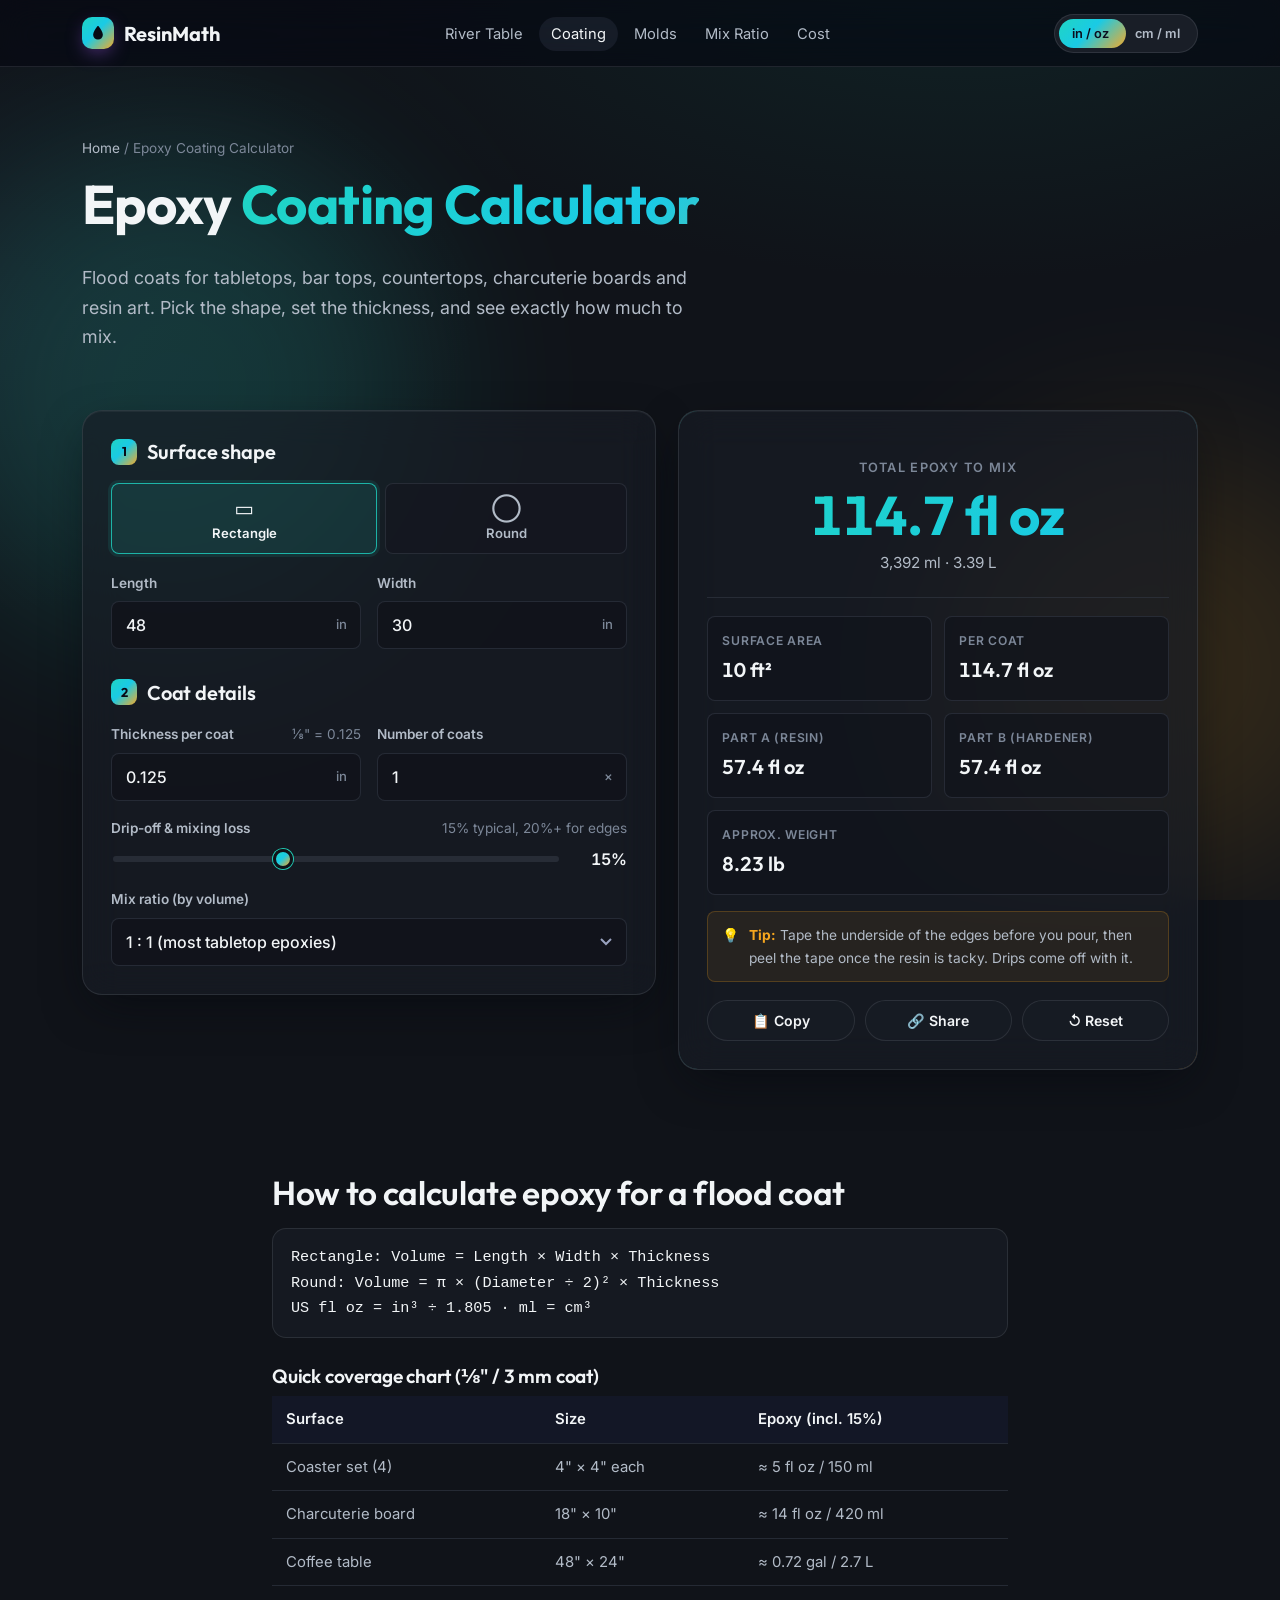
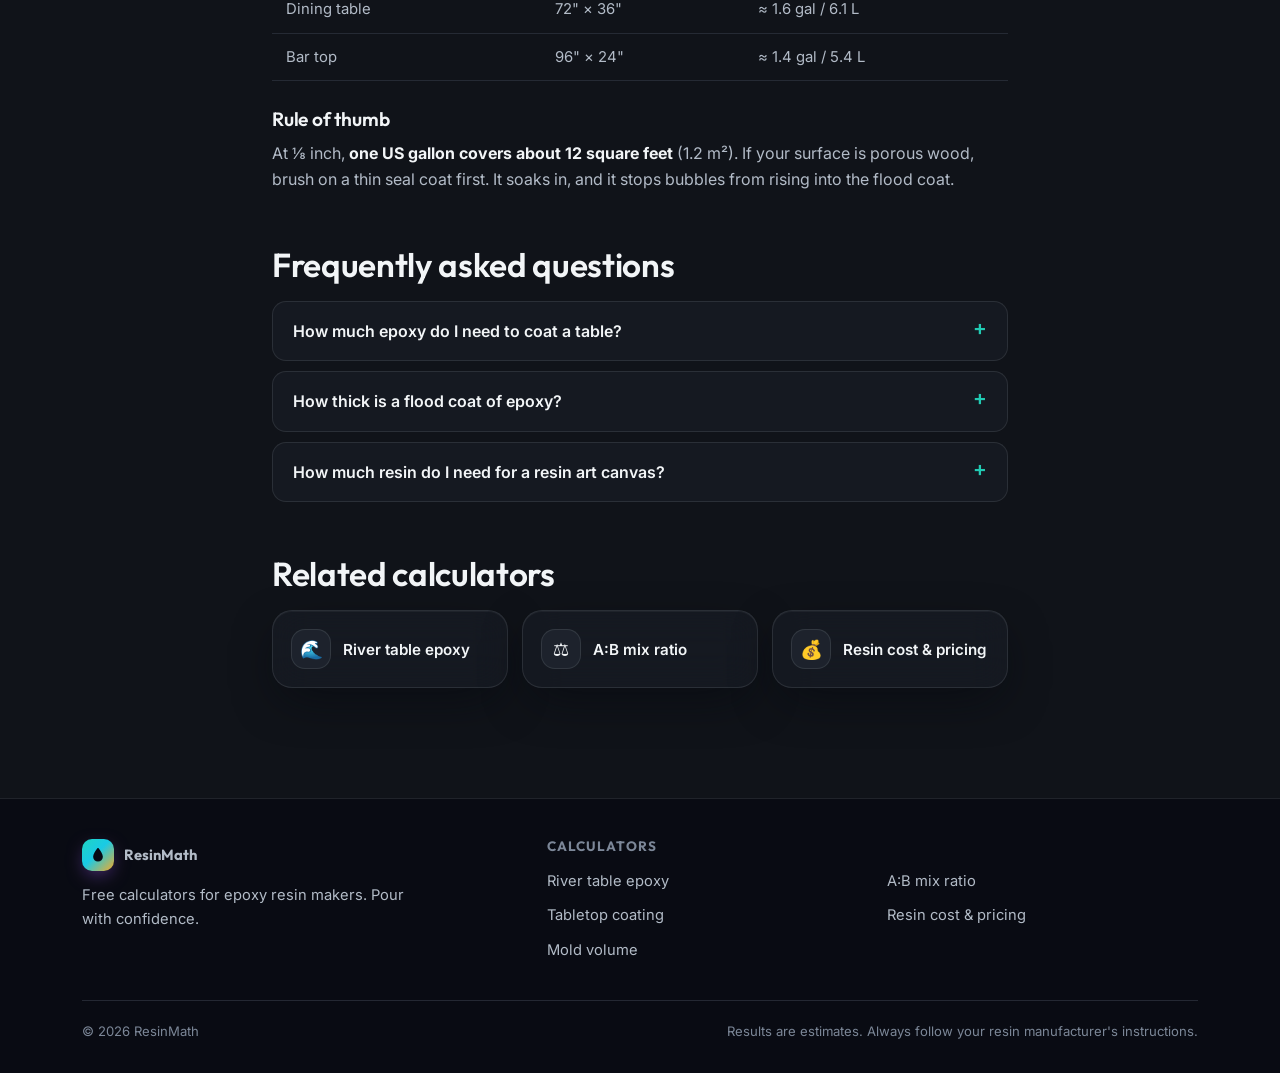
==== resin-coating-calculator/index.html @ 8671a091 "initial project setup" ====
<!doctype html>
<html lang="en">
<head>
  <meta charset="utf-8">
  <meta name="viewport" content="width=device-width, initial-scale=1">
  <title>Epoxy Coating Calculator — Tabletop, Bar Top & Resin Art | ResinMath</title>
  <meta name="description" content="Free epoxy coating calculator for tabletops, bar tops, countertops and resin art. Get the exact amount of resin for a flood coat by size, thickness and number of coats, including drip-off.">
  <link rel="canonical" href="https://resinmath.pages.dev/resin-coating-calculator/">
  <meta name="theme-color" content="#070a14">
  <link rel="icon" href="/favicon.svg" type="image/svg+xml">
  <meta property="og:type" content="website">
  <meta property="og:site_name" content="ResinMath">
  <meta property="og:title" content="Epoxy Coating Calculator — Tabletop & Resin Art">
  <meta property="og:description" content="How much epoxy for a flood coat? Rectangle or round, any thickness, multiple coats.">
  <meta property="og:url" content="https://resinmath.pages.dev/resin-coating-calculator/">
  <meta property="og:image" content="https://resinmath.pages.dev/assets/img/resin-hero.jpg">
  <meta name="twitter:card" content="summary_large_image">
  <link rel="preconnect" href="https://fonts.googleapis.com">
  <link rel="preconnect" href="https://fonts.gstatic.com" crossorigin>
  <link href="https://fonts.googleapis.com/css2?family=Inter:wght@400;500;600&family=Outfit:wght@500;600;700&display=swap" rel="stylesheet">
  <link rel="stylesheet" href="/assets/css/style.css">
  <script type="application/ld+json">
  [{"@context":"https://schema.org","@type":"WebApplication","name":"Epoxy Coating Calculator","url":"https://resinmath.pages.dev/resin-coating-calculator/","applicationCategory":"UtilitiesApplication","operatingSystem":"Any","offers":{"@type":"Offer","price":"0","priceCurrency":"USD"}},
   {"@context":"https://schema.org","@type":"BreadcrumbList","itemListElement":[{"@type":"ListItem","position":1,"name":"Home","item":"https://resinmath.pages.dev/"},{"@type":"ListItem","position":2,"name":"Epoxy Coating Calculator","item":"https://resinmath.pages.dev/resin-coating-calculator/"}]},
   {"@context":"https://schema.org","@type":"FAQPage","mainEntity":[
    {"@type":"Question","name":"How much epoxy do I need to coat a table?","acceptedAnswer":{"@type":"Answer","text":"Multiply length × width × coat thickness. For a standard 1/8 inch flood coat, one US gallon covers about 12 square feet. Add around 15% for drips off the edges."}},
    {"@type":"Question","name":"How thick is a flood coat of epoxy?","acceptedAnswer":{"@type":"Answer","text":"Most tabletop epoxies self-level at about 1/8 inch (3 mm) per coat. Thicker coats can overheat or run off, so build up thickness with multiple coats."}},
    {"@type":"Question","name":"How much resin do I need for a resin art canvas?","acceptedAnswer":{"@type":"Answer","text":"A thin artistic layer is about 1/16 inch. A 12 × 12 inch canvas needs roughly 5 fl oz (150 ml) at that thickness, plus 15–20% for edges."}}
   ]}]
  </script>
</head>
<body>
  <div class="bg-resin" aria-hidden="true"><span></span><span></span><span></span></div>

  <header class="site-header">
    <nav class="container nav" aria-label="Main">
      <a href="/" class="logo" id="logo-link"><span class="logo-mark"><svg viewBox="0 0 24 24" fill="#070a14"><path d="M12 2.5c-.3 0-.6.2-.8.4C8.6 6.4 5.5 10.6 5.5 14.3a6.5 6.5 0 0 0 13 0c0-3.7-3.1-7.9-5.7-11.4-.2-.2-.5-.4-.8-.4z"/></svg></span>ResinMath</a>
      <ul class="nav-links" id="nav-links">
        <li><a href="/river-table-epoxy-calculator/">River Table</a></li>
        <li><a href="/resin-coating-calculator/" aria-current="page">Coating</a></li>
        <li><a href="/resin-mold-volume-calculator/">Molds</a></li>
        <li><a href="/resin-mix-ratio-calculator/">Mix Ratio</a></li>
        <li><a href="/resin-cost-calculator/">Cost</a></li>
      </ul>
      <div class="nav-right">
        <div class="unit-toggle" role="group" aria-label="Unit system"><span class="pill"></span><button type="button" id="unit-imperial" data-unit="imperial">in / oz</button><button type="button" id="unit-metric" data-unit="metric">cm / ml</button></div>
        <button class="menu-btn" id="menu-btn" aria-label="Open menu" aria-expanded="false" aria-controls="nav-links">☰</button>
      </div>
    </nav>
  </header>

  <main>
    <section class="hero">
      <div class="container">
        <div class="breadcrumb"><a href="/">Home</a> / Epoxy Coating Calculator</div>
        <h1>Epoxy <span class="grad-text">Coating Calculator</span></h1>
        <p class="lead">Flood coats for tabletops, bar tops, countertops, charcuterie boards and resin art. Pick the shape, set the thickness, and see exactly how much to mix.</p>
      </div>
    </section>

    <section class="container">
      <div class="calc-wrap">
        <form class="calc-panel glass" data-calc onsubmit="return false" id="coat-form">
          <h2><span class="step">1</span>Surface shape</h2>
          <div class="seg" data-seg="shape" role="group" aria-label="Shape">
            <button type="button" id="shape-rect" data-value="rect" aria-pressed="true"><span class="ico">▭</span>Rectangle</button>
            <button type="button" id="shape-circle" data-value="circle" aria-pressed="false"><span class="ico">◯</span>Round</button>
          </div>
          <div class="field-grid">
            <div class="field" data-for="rect">
              <label for="len">Length</label>
              <div class="input-wrap"><input type="number" id="len" data-len value="48" min="0" step="any" inputmode="decimal"><span class="suffix">in</span></div>
            </div>
            <div class="field" data-for="rect">
              <label for="wid">Width</label>
              <div class="input-wrap"><input type="number" id="wid" data-len value="30" min="0" step="any" inputmode="decimal"><span class="suffix">in</span></div>
            </div>
            <div class="field full" data-for="circle" hidden>
              <label for="dia">Diameter</label>
              <div class="input-wrap"><input type="number" id="dia" data-len value="36" min="0" step="any" inputmode="decimal"><span class="suffix">in</span></div>
            </div>
          </div>

          <h2 style="margin-top:30px"><span class="step">2</span>Coat details</h2>
          <div class="field-grid">
            <div class="field">
              <label for="thk">Thickness per coat <span class="hint">⅛" = 0.125</span></label>
              <div class="input-wrap"><input type="number" id="thk" data-len value="0.125" min="0" step="any" inputmode="decimal"><span class="suffix">in</span></div>
            </div>
            <div class="field">
              <label for="coats">Number of coats</label>
              <div class="input-wrap"><input type="number" id="coats" value="1" min="1" step="1" inputmode="numeric"><span class="suffix">×</span></div>
            </div>
            <div class="field full">
              <label for="drip">Drip-off & mixing loss <span class="hint">15% typical, 20%+ for edges</span></label>
              <div class="range-row"><input type="range" id="drip" min="0" max="40" step="1" value="15"><span class="range-val" id="drip-v">15%</span></div>
            </div>
            <div class="field full">
              <label for="ratio">Mix ratio (by volume)</label>
              <select id="ratio">
                <option value="1" selected>1 : 1 (most tabletop epoxies)</option>
                <option value="2">2 : 1</option>
                <option value="3">3 : 1</option>
              </select>
            </div>
          </div>
        </form>

        <aside class="results glass" aria-live="polite">
          <div class="result-main" data-copy-line>
            <div class="result-label">Total epoxy to mix</div>
            <div class="result-big grad-text" id="r-main">—</div>
            <div class="result-sub" id="r-alt">—</div>
          </div>
          <div class="result-list">
            <div class="result-item" data-copy-line><div class="k">Surface area</div><div class="v" id="r-area">—</div></div>
            <div class="result-item" data-copy-line><div class="k">Per coat</div><div class="v" id="r-coat">—</div></div>
            <div class="result-item" data-copy-line><div class="k">Part A (resin)</div><div class="v" id="r-a">—</div></div>
            <div class="result-item" data-copy-line><div class="k">Part B (hardener)</div><div class="v" id="r-b">—</div></div>
            <div class="result-item wide" data-copy-line><div class="k">Approx. weight</div><div class="v" id="r-weight">—</div></div>
          </div>
          <div class="note"><span>💡</span><span><b>Tip:</b> Tape the underside of the edges before you pour, then peel the tape once the resin is tacky. Drips come off with it.</span></div>
          <div class="result-actions">
            <button type="button" class="btn btn-ghost" id="btn-copy" data-copy>📋 Copy</button>
            <button type="button" class="btn btn-ghost" id="btn-share" data-share>🔗 Share</button>
            <button type="button" class="btn btn-ghost" id="btn-reset" data-reset>↺ Reset</button>
          </div>
        </aside>
      </div>
    </section>

    <section class="section">
      <div class="container content">
        <h2>How to calculate epoxy for a flood coat</h2>
        <div class="formula">Rectangle: Volume = Length × Width × Thickness<br>Round: Volume = π × (Diameter ÷ 2)² × Thickness<br>US fl oz = in³ ÷ 1.805 · ml = cm³</div>
        <h3>Quick coverage chart (⅛" / 3 mm coat)</h3>
        <table class="data">
          <thead><tr><th>Surface</th><th>Size</th><th>Epoxy (incl. 15%)</th></tr></thead>
          <tbody>
            <tr><td>Coaster set (4)</td><td>4" × 4" each</td><td>≈ 5 fl oz / 150 ml</td></tr>
            <tr><td>Charcuterie board</td><td>18" × 10"</td><td>≈ 14 fl oz / 420 ml</td></tr>
            <tr><td>Coffee table</td><td>48" × 24"</td><td>≈ 0.72 gal / 2.7 L</td></tr>
            <tr><td>Dining table</td><td>72" × 36"</td><td>≈ 1.6 gal / 6.1 L</td></tr>
            <tr><td>Bar top</td><td>96" × 24"</td><td>≈ 1.4 gal / 5.4 L</td></tr>
          </tbody>
        </table>
        <h3>Rule of thumb</h3>
        <p>At ⅛ inch, <strong>one US gallon covers about 12 square feet</strong> (1.2 m²). If your surface is porous wood, brush on a thin seal coat first. It soaks in, and it stops bubbles from rising into the flood coat.</p>

        <h2>Frequently asked questions</h2>
        <div class="faq">
          <details><summary>How much epoxy do I need to coat a table?</summary><p>Multiply length × width × coat thickness. For a standard ⅛ inch flood coat, one US gallon covers about 12 square feet. Add around 15% for drips off the edges.</p></details>
          <details><summary>How thick is a flood coat of epoxy?</summary><p>Most tabletop epoxies self-level at about ⅛ inch (3 mm) per coat. Thicker coats can overheat or run off, so build up thickness with multiple coats.</p></details>
          <details><summary>How much resin do I need for a resin art canvas?</summary><p>A thin artistic layer is about 1/16 inch (0.0625). A 12 × 12 inch canvas needs roughly 5 fl oz (150 ml) at that thickness, plus 15–20% for the edges.</p></details>
        </div>

        <h2>Related calculators</h2>
        <div class="related">
          <a class="glass" href="/river-table-epoxy-calculator/"><span class="tool-icon">🌊</span>River table epoxy</a>
          <a class="glass" href="/resin-mix-ratio-calculator/"><span class="tool-icon">⚖️</span>A:B mix ratio</a>
          <a class="glass" href="/resin-cost-calculator/"><span class="tool-icon">💰</span>Resin cost & pricing</a>
        </div>
      </div>
    </section>
  </main>

  <footer class="site-footer">
    <div class="container">
      <div class="footer-grid">
        <div>
          <a href="/" class="logo"><span class="logo-mark"><svg viewBox="0 0 24 24" fill="#070a14"><path d="M12 2.5c-.3 0-.6.2-.8.4C8.6 6.4 5.5 10.6 5.5 14.3a6.5 6.5 0 0 0 13 0c0-3.7-3.1-7.9-5.7-11.4-.2-.2-.5-.4-.8-.4z"/></svg></span>ResinMath</a>
          <p style="margin-top:12px;max-width:340px;font-size:.92rem">Free calculators for epoxy resin makers. Pour with confidence.</p>
        </div>
        <div>
          <h4>Calculators</h4>
          <ul>
            <li><a href="/river-table-epoxy-calculator/">River table epoxy</a></li>
            <li><a href="/resin-coating-calculator/">Tabletop coating</a></li>
            <li><a href="/resin-mold-volume-calculator/">Mold volume</a></li>
          </ul>
        </div>
        <div>
          <h4>&nbsp;</h4>
          <ul>
            <li><a href="/resin-mix-ratio-calculator/">A:B mix ratio</a></li>
            <li><a href="/resin-cost-calculator/">Resin cost & pricing</a></li>
          </ul>
        </div>
      </div>
      <div class="footer-bottom"><span>© <span id="year">2026</span> ResinMath</span><span>Results are estimates. Always follow your resin manufacturer's instructions.</span></div>
    </div>
  </footer>

  <script src="/assets/js/common.js" defer></script>
  <script src="/assets/js/coating.js" defer></script>
</body>
</html>
---- assets/css/style.css ----
/* =========================================================
   ResinMath — Design System
   Dark "liquid resin" theme · glassmorphism · micro-motion
   ========================================================= */

:root {
  /* Palette: Artisanal Maker & River Studio (Clean, Authentic, Non-Neon) */
  --bg-0: hsl(222 22% 8%);
  --bg-1: hsl(222 20% 11%);
  --bg-2: hsl(222 18% 15%);
  --line: hsl(222 16% 22% / 0.7);
  --text: hsl(210 24% 96%);
  --text-dim: hsl(215 16% 74%);
  --text-faint: hsl(215 12% 54%);

  /* Organic craft accents: Ocean lagoon teal & warm golden amber */
  --teal: hsl(172 72% 46%);
  --cyan: hsl(184 75% 52%);
  --amber: hsl(38 92% 54%);
  --copper: hsl(24 85% 56%);
  --gold: hsl(42 90% 56%);

  --grad-resin: linear-gradient(135deg, hsl(174 74% 48%), hsl(188 80% 50%) 45%, hsl(38 90% 56%));
  --grad-soft: linear-gradient(140deg, hsl(174 74% 48% / .12), hsl(188 80% 50% / .08) 50%, hsl(38 90% 56% / .10));

  --glass: hsl(222 20% 12% / 0.68);
  --glass-strong: hsl(222 20% 14% / 0.88);
  --glass-border: hsl(210 20% 80% / 0.12);

  --radius-sm: 8px;
  --radius: 14px;
  --radius-lg: 20px;

  --shadow: 0 16px 48px -12px hsl(222 40% 4% / .7), 0 1px 0 0 hsl(210 30% 90% / .05) inset;
  --glow: 0 0 0 1px hsl(174 74% 48% / .4), 0 8px 32px -8px hsl(174 74% 48% / .3);

  --font-display: "Outfit", system-ui, sans-serif;
  --font-body: "Inter", system-ui, sans-serif;

  --ease: cubic-bezier(.16, 1, .3, 1);
  --maxw: 1160px;
}

*, *::before, *::after { box-sizing: border-box; }

[hidden] { display: none !important; }

html { scroll-behavior: smooth; -webkit-text-size-adjust: 100%; }

body {
  margin: 0;
  font-family: var(--font-body);
  font-size: 16px;
  line-height: 1.65;
  color: var(--text);
  background: var(--bg-0);
  min-height: 100vh;
  overflow-x: hidden;
  -webkit-font-smoothing: antialiased;
}

/* Elegant, subtle studio ambient backlight (no chaotic neon orbs) */
.bg-resin {
  position: fixed; inset: 0; z-index: -1; overflow: hidden; pointer-events: none;
  background:
    radial-gradient(1000px 500px at 75% -5%, hsl(174 65% 18% / .28), transparent 65%),
    radial-gradient(900px 500px at -5% 35%, hsl(222 25% 15% / .5), transparent 60%),
    var(--bg-0);
}
.bg-resin span {
  position: absolute; border-radius: 50%; filter: blur(90px); opacity: .18;
}
.bg-resin span:nth-child(1) { width: 500px; height: 500px; background: var(--teal); top: 15%; left: -6%; }
.bg-resin span:nth-child(2) { width: 440px; height: 440px; background: var(--amber); top: 50%; right: -8%; opacity: .14; }
.bg-resin span:nth-child(3) { display: none; }

a { color: var(--cyan); text-decoration: none; transition: color .2s var(--ease); }
a:hover { color: var(--teal); }

img { max-width: 100%; display: block; }

h1, h2, h3, h4 { font-family: var(--font-display); line-height: 1.15; margin: 0 0 .5em; letter-spacing: -.01em; overflow-wrap: break-word; }
h1 { font-size: clamp(1.75rem, 5vw, 3.4rem); font-weight: 700; }
h2 { font-size: clamp(1.4rem, 2.6vw, 2.1rem); font-weight: 600; }
h3 { font-size: 1.2rem; font-weight: 600; }
p { margin: 0 0 1em; color: var(--text-dim); }

.grad-text {
  background: var(--grad-resin);
  -webkit-background-clip: text; background-clip: text; color: transparent;
  background-size: 200% auto; animation: shimmer 8s linear infinite;
}
@keyframes shimmer { to { background-position: 200% center; } }

.container { width: 100%; max-width: var(--maxw); margin: 0 auto; padding: 0 22px; }

/* ---------- Header ---------- */
.site-header {
  position: sticky; top: 0; z-index: 50;
  backdrop-filter: blur(16px) saturate(140%);
  -webkit-backdrop-filter: blur(16px) saturate(140%);
  background: hsl(230 45% 5% / .65);
  border-bottom: 1px solid var(--glass-border);
}
.nav { display: flex; align-items: center; justify-content: space-between; height: 66px; gap: 16px; }
.logo { display: flex; align-items: center; gap: 10px; font-family: var(--font-display); font-weight: 700; font-size: 1.25rem; color: var(--text); }
.logo:hover { color: var(--text); }
.logo-mark {
  width: 32px; height: 32px; border-radius: 10px; background: var(--grad-resin);
  display: grid; place-items: center; box-shadow: 0 6px 20px -6px hsl(268 90% 66% / .7);
}
.logo-mark svg { width: 18px; height: 18px; }
.nav-links { display: flex; gap: 4px; list-style: none; margin: 0; padding: 0; }
.nav-links a {
  color: var(--text-dim); font-size: .92rem; padding: 8px 12px; border-radius: 999px;
  transition: background .2s var(--ease), color .2s var(--ease);
}
.nav-links a:hover, .nav-links a[aria-current="page"] { color: var(--text); background: hsl(220 60% 80% / .08); }
.nav-right { display: flex; align-items: center; gap: 10px; }

/* Unit toggle */
.unit-toggle {
  position: relative; display: inline-flex; padding: 4px; border-radius: 999px;
  background: var(--glass-strong); border: 1px solid var(--glass-border);
}
.unit-toggle button {
  position: relative; z-index: 1; border: 0; background: none; color: var(--text-dim);
  font: 600 .8rem var(--font-body); padding: 7px 13px; border-radius: 999px; cursor: pointer;
  transition: color .25s var(--ease);
}
.unit-toggle button[aria-pressed="true"] { color: hsl(230 45% 8%); }
.unit-toggle .pill {
  position: absolute; z-index: 0; top: 4px; bottom: 4px; left: 4px; width: calc(50% - 4px);
  border-radius: 999px; background: var(--grad-resin); transition: transform .35s var(--ease);
}
.unit-toggle[data-unit="metric"] .pill { transform: translateX(100%); }

.menu-btn { display: none; background: none; border: 1px solid var(--glass-border); color: var(--text); border-radius: 10px; width: 40px; height: 40px; cursor: pointer; }

/* ---------- Hero ---------- */
.hero { position: relative; padding: 70px 0 40px; }
.hero-home { padding: 90px 0 60px; overflow: hidden; }
.hero-home .hero-img {
  position: absolute; inset: 0 0 0 30%; z-index: -1;
  background: url("../img/resin-hero.jpg") center/cover no-repeat;
  -webkit-mask-image: linear-gradient(90deg, transparent, #000 40%), linear-gradient(180deg, #000 55%, transparent);
  -webkit-mask-composite: source-in;
  mask-image: linear-gradient(90deg, transparent, #000 40%), linear-gradient(180deg, #000 55%, transparent);
  mask-composite: intersect;
  opacity: .75;
}
.eyebrow {
  display: inline-flex; align-items: center; gap: 8px; font-size: .8rem; font-weight: 600; letter-spacing: .08em;
  text-transform: uppercase; color: var(--teal); padding: 6px 12px; border-radius: 999px;
  background: hsl(176 85% 52% / .1); border: 1px solid hsl(176 85% 52% / .25); margin-bottom: 18px;
}
.eyebrow .dot { width: 6px; height: 6px; border-radius: 50%; background: var(--teal); box-shadow: 0 0 10px var(--teal); animation: pulse 2s infinite; }
@keyframes pulse { 50% { opacity: .35; } }
.hero p.lead { font-size: 1.12rem; max-width: 620px; }
.hero-cta { display: flex; gap: 12px; flex-wrap: wrap; margin-top: 26px; }
.breadcrumb { font-size: .85rem; color: var(--text-faint); margin-bottom: 14px; }
.breadcrumb a { color: var(--text-dim); }

.btn {
  display: inline-flex; align-items: center; gap: 8px; padding: 13px 22px; border-radius: 999px; border: 0;
  font: 600 .95rem var(--font-body); cursor: pointer; transition: transform .2s var(--ease), box-shadow .25s var(--ease), background .2s;
}
.btn-primary { background: var(--grad-resin); color: hsl(230 45% 6%); box-shadow: 0 10px 30px -10px hsl(268 90% 66% / .7); }
.btn-primary:hover { color: hsl(230 45% 6%); transform: translateY(-2px); box-shadow: 0 16px 40px -12px hsl(268 90% 66% / .9); }
.btn-ghost { background: var(--glass); color: var(--text); border: 1px solid var(--glass-border); }
.btn-ghost:hover { color: var(--text); background: var(--glass-strong); transform: translateY(-2px); }

.stats { display: flex; gap: 34px; margin-top: 40px; flex-wrap: wrap; }
.stat strong { display: block; font-family: var(--font-display); font-size: 1.6rem; color: var(--text); }
.stat span { font-size: .85rem; color: var(--text-faint); }

/* ---------- Cards / grid ---------- */
.glass {
  background: var(--glass); border: 1px solid var(--glass-border); border-radius: var(--radius-lg);
  backdrop-filter: blur(18px); -webkit-backdrop-filter: blur(18px); box-shadow: var(--shadow);
}
.section { padding: 50px 0; }
.section-head { max-width: 640px; margin-bottom: 30px; }

.tool-grid { display: grid; grid-template-columns: repeat(auto-fill, minmax(320px, 1fr)); gap: 20px; }
.tool-card {
  position: relative; display: flex; flex-direction: column; gap: 10px; padding: 26px; color: var(--text);
  overflow: hidden; transition: transform .35s var(--ease), border-color .3s, box-shadow .35s;
}
.tool-card::before {
  content: ""; position: absolute; inset: 0; background: var(--grad-soft); opacity: 0; transition: opacity .35s var(--ease);
}
.tool-card:hover { transform: translateY(-6px); border-color: hsl(176 85% 52% / .35); box-shadow: var(--glow); color: var(--text); }
.tool-card:hover::before { opacity: 1; }
.tool-card > * { position: relative; }
.tool-icon {
  width: 48px; height: 48px; border-radius: 14px; display: grid; place-items: center; font-size: 1.4rem;
  background: hsl(220 60% 80% / .06); border: 1px solid var(--glass-border);
}
.tool-card h3 { margin: 6px 0 0; }
.tool-card p { margin: 0; font-size: .94rem; }
.tool-card .go { margin-top: auto; padding-top: 10px; font-weight: 600; font-size: .9rem; color: var(--teal); display: inline-flex; gap: 6px; }
.tool-card:hover .go span { transform: translateX(4px); }
.tool-card .go span { transition: transform .3s var(--ease); }
.tag-soon { position: absolute; top: 18px; right: 18px; font-size: .7rem; font-weight: 700; letter-spacing: .06em; text-transform: uppercase; color: var(--gold); }

/* ---------- Calculator layout ---------- */
.calc-wrap { display: grid; grid-template-columns: 1.05fr .95fr; gap: 22px; align-items: start; }
.calc-panel { padding: 28px; }
.calc-panel h2 { font-size: 1.25rem; display: flex; align-items: center; gap: 10px; }
.step { width: 26px; height: 26px; border-radius: 8px; background: var(--grad-resin); color: hsl(230 45% 6%); display: inline-grid; place-items: center; font-size: .8rem; font-weight: 700; }

.field-grid { display: grid; grid-template-columns: repeat(2, 1fr); gap: 16px; margin-top: 18px; }
.field-grid.three { grid-template-columns: repeat(3, 1fr); }
.field { display: flex; flex-direction: column; gap: 7px; }
.field.full { grid-column: 1 / -1; }
.field label { font-size: .85rem; font-weight: 600; color: var(--text-dim); display: flex; justify-content: space-between; gap: 8px; }
.field label .hint { font-weight: 400; color: var(--text-faint); }
.input-wrap { position: relative; display: flex; align-items: center; }
.input-wrap .suffix {
  position: absolute; right: 14px; font-size: .82rem; color: var(--text-faint); pointer-events: none; font-weight: 500;
}
input[type="number"], input[type="text"], select {
  width: 100%; padding: 13px 14px; padding-right: 48px; border-radius: var(--radius-sm);
  background: hsl(222 22% 9% / .85); border: 1px solid var(--line); color: var(--text);
  font: 500 1rem var(--font-body); outline: none; transition: border-color .2s, box-shadow .2s, background .2s;
  -moz-appearance: textfield; appearance: none;
}
select { padding-right: 36px; cursor: pointer; background-image: url("data:image/svg+xml,%3Csvg xmlns='http://www.w3.org/2000/svg' width='12' height='8' fill='none' stroke='%239aa3c0' stroke-width='2'%3E%3Cpath d='M1 1l5 5 5-5'/%3E%3C/svg%3E"); background-repeat: no-repeat; background-position: right 14px center; }
select option { background: var(--bg-2); }
input::-webkit-outer-spin-button, input::-webkit-inner-spin-button { -webkit-appearance: none; margin: 0; }
input:focus, select:focus { border-color: hsl(174 74% 48% / .8); box-shadow: 0 0 0 4px hsl(174 74% 48% / .14); background: hsl(222 22% 11% / .95); }
input.invalid { border-color: hsl(350 85% 60% / .8); }

.seg { display: flex; flex-wrap: wrap; gap: 8px; margin-top: 18px; }
.seg button {
  flex: 1 1 auto; min-width: 90px; display: flex; flex-direction: column; align-items: center; gap: 4px;
  padding: 12px 10px; border-radius: var(--radius-sm); border: 1px solid var(--line); background: hsl(222 22% 10% / .6);
  color: var(--text-dim); font: 600 .82rem var(--font-body); cursor: pointer; transition: all .2s var(--ease);
}
.seg button .ico { font-size: 1.3rem; }
.seg button:hover { color: var(--text); border-color: hsl(210 20% 80% / .25); }
.seg button[aria-pressed="true"] { color: var(--text); border-color: hsl(174 74% 48% / .8); background: hsl(174 74% 48% / .12); box-shadow: 0 0 0 3px hsl(174 74% 48% / .1); }

.range-row { display: flex; align-items: center; gap: 12px; }
input[type="range"] { flex: 1; -webkit-appearance: none; appearance: none; height: 6px; border-radius: 99px; background: var(--line); outline: none; }
input[type="range"]::-webkit-slider-thumb { -webkit-appearance: none; width: 20px; height: 20px; border-radius: 50%; background: var(--grad-resin); border: 3px solid var(--bg-0); box-shadow: 0 0 0 1px var(--teal); cursor: pointer; }
input[type="range"]::-moz-range-thumb { width: 16px; height: 16px; border-radius: 50%; background: var(--teal); border: 3px solid var(--bg-0); cursor: pointer; }
.range-val { min-width: 54px; text-align: right; font-weight: 600; font-variant-numeric: tabular-nums; }

/* Results */
.results { position: sticky; top: 86px; padding: 28px; overflow: hidden; }
.results::before {
  content: ""; position: absolute; inset: -1px; border-radius: inherit; padding: 1px;
  background: var(--grad-resin); opacity: .4;
  -webkit-mask: linear-gradient(#000 0 0) content-box, linear-gradient(#000 0 0);
  -webkit-mask-composite: xor; mask-composite: exclude; pointer-events: none;
}
.result-main { text-align: center; padding: 18px 0 22px; border-bottom: 1px solid var(--line); margin-bottom: 18px; }
.result-label { font-size: .8rem; text-transform: uppercase; letter-spacing: .1em; color: var(--text-faint); font-weight: 600; }
.result-big { font-family: var(--font-display); font-size: clamp(2.6rem, 5vw, 3.4rem); font-weight: 700; line-height: 1.1; margin: 8px 0 4px; font-variant-numeric: tabular-nums; }
.result-sub { color: var(--text-dim); font-size: .95rem; }
.result-list { display: grid; grid-template-columns: 1fr 1fr; gap: 12px; }
.result-item { padding: 14px; border-radius: var(--radius-sm); background: hsl(222 22% 9% / .7); border: 1px solid var(--line); }
.result-item .k { font-size: .76rem; color: var(--text-faint); text-transform: uppercase; letter-spacing: .06em; font-weight: 600; }
.result-item .v { font-family: var(--font-display); font-size: 1.25rem; font-weight: 600; margin-top: 2px; font-variant-numeric: tabular-nums; }
.result-item.wide { grid-column: 1 / -1; }
.bump { animation: bump .45s var(--ease); }
@keyframes bump { 0% { transform: scale(.96); opacity: .5; } 100% { transform: scale(1); opacity: 1; } }

.note { display: flex; gap: 10px; margin-top: 16px; padding: 12px 14px; font-size: .86rem; color: var(--text-dim); border-radius: var(--radius-sm); background: hsl(38 92% 54% / .08); border: 1px solid hsl(38 92% 54% / .22); }
.note b { color: var(--amber); }
.result-actions { display: flex; gap: 10px; margin-top: 18px; }
.result-actions .btn { flex: 1; justify-content: center; padding: 11px 14px; font-size: .88rem; }

/* Mix bar */
.mix-bar { display: flex; height: 44px; border-radius: 12px; overflow: hidden; margin: 6px 0 18px; border: 1px solid var(--line); }
.mix-bar div { display: grid; place-items: center; font-weight: 700; font-size: .85rem; color: hsl(222 25% 8%); transition: flex-grow .5s var(--ease); min-width: 0; white-space: nowrap; overflow: hidden; }
.mix-bar .a { background: linear-gradient(90deg, hsl(172 72% 44%), hsl(184 75% 50%)); }
.mix-bar .b { background: linear-gradient(90deg, hsl(38 90% 54%), hsl(24 85% 56%)); }

/* Visualizer */
.viz { height: 140px; border-radius: var(--radius); margin-bottom: 18px; position: relative; overflow: hidden; background: hsl(230 40% 6% / .6); border: 1px solid var(--line); }
.viz svg { width: 100%; height: 100%; }

/* ---------- Content / article ---------- */
.content { max-width: 780px; }
.content h2 { margin-top: 1.6em; }
.content h3 { margin-top: 1.4em; }
.content ul, .content ol { color: var(--text-dim); padding-left: 1.2em; }
.content li { margin-bottom: .4em; }
.content strong { color: var(--text); }
.content code { background: var(--bg-2); padding: 2px 7px; border-radius: 6px; font-size: .9em; color: var(--teal); }
.formula { padding: 16px 18px; border-radius: var(--radius); background: var(--glass); border: 1px solid var(--glass-border); font-family: ui-monospace, Consolas, monospace; color: var(--text); font-size: .95rem; margin: 0 0 1.2em; overflow-x: auto; }
table.data { width: 100%; border-collapse: collapse; margin: 0 0 1.4em; font-size: .93rem; }
table.data th, table.data td { text-align: left; padding: 11px 14px; border-bottom: 1px solid var(--line); }
table.data th { color: var(--text); font-weight: 600; background: hsl(230 35% 14% / .6); }
table.data td { color: var(--text-dim); }

/* FAQ */
.faq details { border: 1px solid var(--glass-border); border-radius: var(--radius); background: var(--glass); margin-bottom: 10px; transition: border-color .2s; }
.faq details[open] { border-color: hsl(176 85% 52% / .3); }
.faq summary { cursor: pointer; list-style: none; padding: 16px 20px; font-weight: 600; display: flex; justify-content: space-between; gap: 14px; }
.faq summary::-webkit-details-marker { display: none; }
.faq summary::after { content: "+"; color: var(--teal); font-size: 1.3rem; line-height: 1; transition: transform .3s var(--ease); }
.faq details[open] summary::after { transform: rotate(45deg); }
.faq details p { padding: 0 20px 16px; margin: 0; }

.related { display: grid; grid-template-columns: repeat(auto-fill, minmax(230px, 1fr)); gap: 14px; }
.related a { padding: 18px; display: flex; gap: 12px; align-items: center; color: var(--text); font-weight: 600; font-size: .95rem; transition: transform .25s var(--ease), border-color .25s; }
.related a:hover { transform: translateY(-3px); border-color: hsl(176 85% 52% / .35); color: var(--text); }
.related .tool-icon { width: 40px; height: 40px; font-size: 1.15rem; flex-shrink: 0; }

/* Features (home) */
.features { display: grid; grid-template-columns: repeat(auto-fill, minmax(240px, 1fr)); gap: 18px; }
.feature { padding: 24px; }
.feature .tool-icon { margin-bottom: 14px; }
.feature p { margin: 0; font-size: .93rem; }

/* ---------- Footer ---------- */
.site-footer { margin-top: 60px; border-top: 1px solid var(--glass-border); padding: 40px 0 30px; background: hsl(230 45% 4% / .6); }
.footer-grid { display: grid; grid-template-columns: 1.4fr 1fr 1fr; gap: 30px; }
.footer-grid h4 { font-size: .85rem; text-transform: uppercase; letter-spacing: .08em; color: var(--text-faint); margin-bottom: 12px; }
.footer-grid ul { list-style: none; margin: 0; padding: 0; }
.footer-grid li { margin-bottom: 8px; }
.footer-grid a { color: var(--text-dim); font-size: .92rem; }
.footer-grid a:hover { color: var(--text); }
.footer-bottom { margin-top: 30px; padding-top: 20px; border-top: 1px solid var(--line); font-size: .82rem; color: var(--text-faint); display: flex; justify-content: space-between; flex-wrap: wrap; gap: 10px; }

/* Toast */
.toast { position: fixed; bottom: 26px; left: 50%; transform: translate(-50%, 30px); opacity: 0; padding: 12px 20px; border-radius: 999px; background: var(--glass-strong); border: 1px solid hsl(176 85% 52% / .4); color: var(--text); font-size: .9rem; font-weight: 500; backdrop-filter: blur(12px); transition: all .35s var(--ease); z-index: 100; pointer-events: none; }
.toast.show { opacity: 1; transform: translate(-50%, 0); }

/* Reveal on scroll */
.reveal { opacity: 0; transform: translateY(18px); transition: opacity .7s var(--ease), transform .7s var(--ease); }
.reveal.in { opacity: 1; transform: none; }

/* ---------- Responsive ---------- */
@media (max-width: 960px) {
  .calc-wrap { grid-template-columns: 1fr; }
  .results { position: relative; top: 0; }
  .footer-grid { grid-template-columns: 1fr 1fr; }
  .footer-grid > :first-child { grid-column: 1 / -1; }
  .hero-home .hero-img { inset: 0; opacity: .35; -webkit-mask-image: none; mask-image: none; }
}
@media (max-width: 780px) {
  .menu-btn { display: grid; place-items: center; }
  .nav-links { display: none; position: absolute; top: 66px; left: 0; right: 0; flex-direction: column; padding: 12px 22px 20px; background: hsl(230 45% 5% / .96); border-bottom: 1px solid var(--glass-border); }
  .nav-links.open { display: flex; }
  .nav-links a { display: block; padding: 12px 14px; }
}
@media (max-width: 560px) {
  .field-grid, .field-grid.three { grid-template-columns: 1fr; }
  .result-list { grid-template-columns: 1fr; }
  .calc-panel, .results { padding: 22px; }
  .hero { padding: 44px 0 26px; }
  .unit-toggle button { padding: 6px 10px; }
}
@media (prefers-reduced-motion: reduce) {
  *, *::before, *::after { animation: none !important; transition: none !important; }
  .reveal { opacity: 1; transform: none; }
}
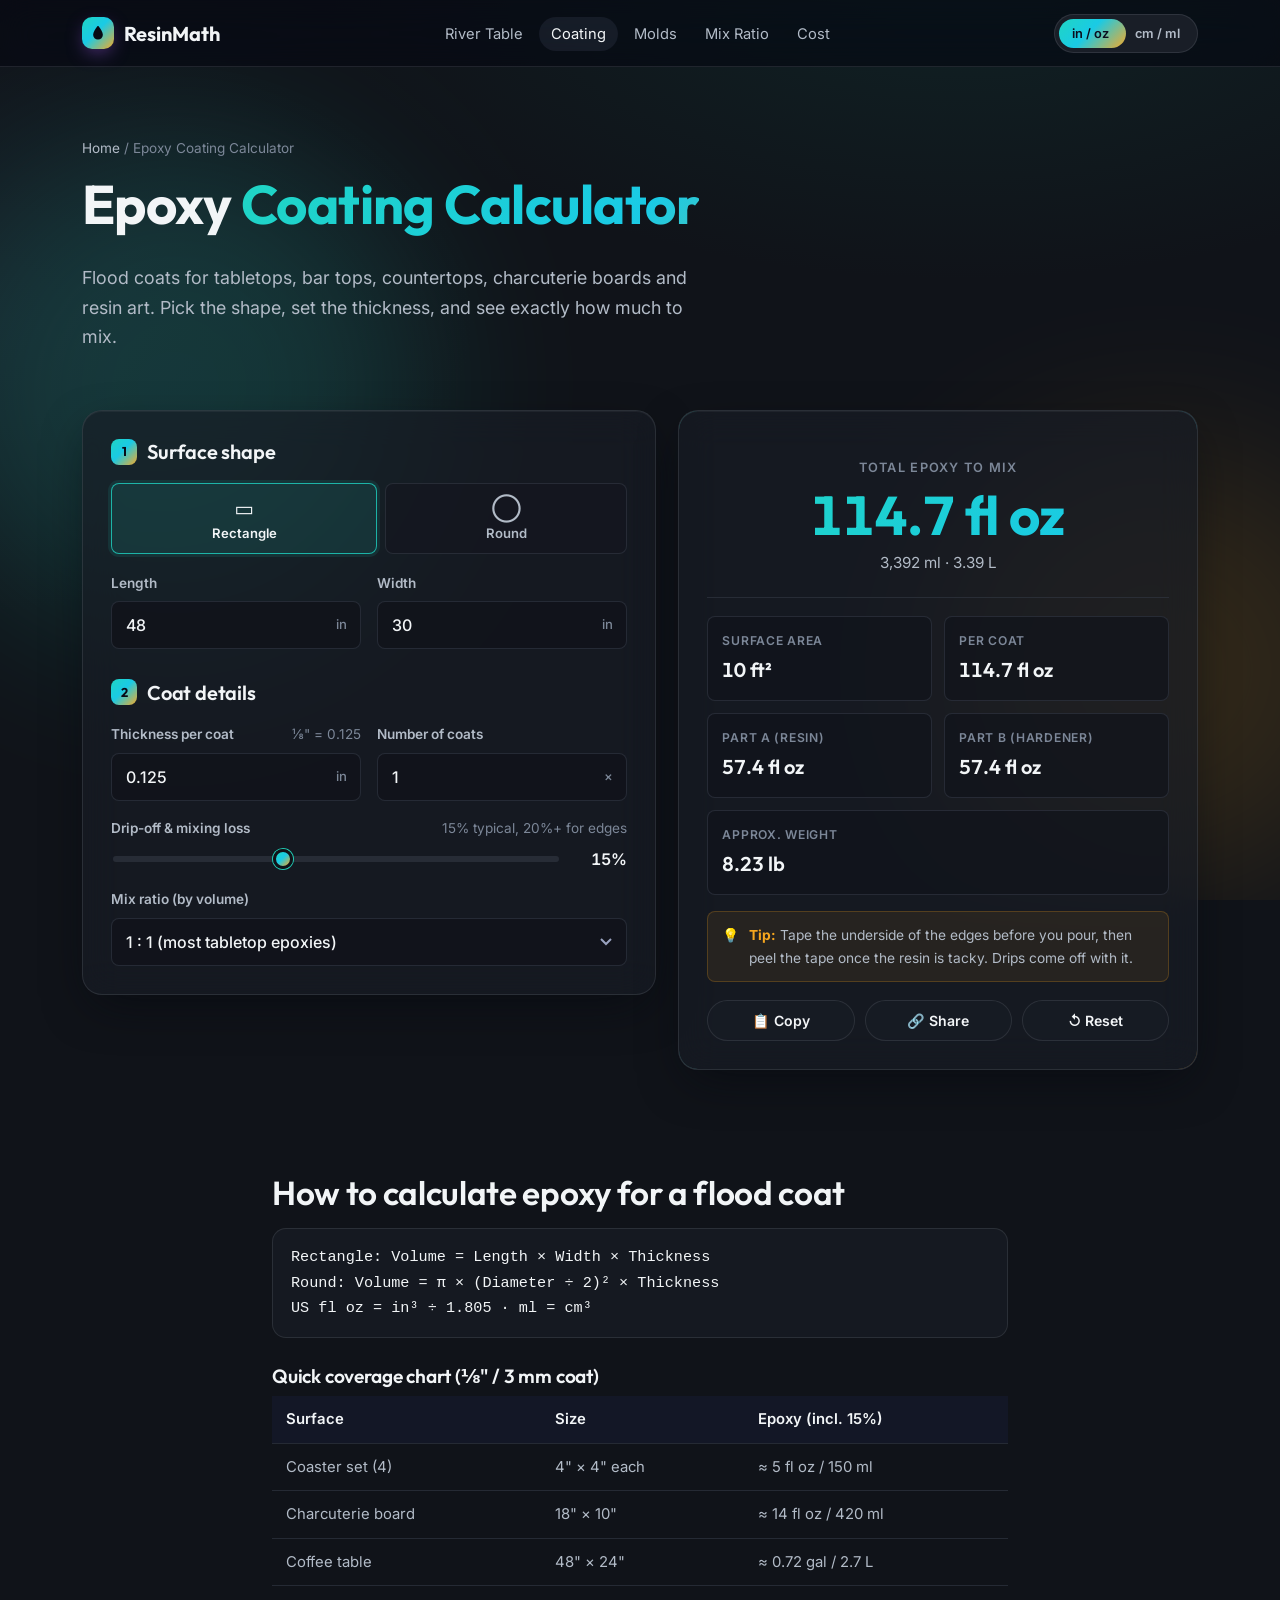
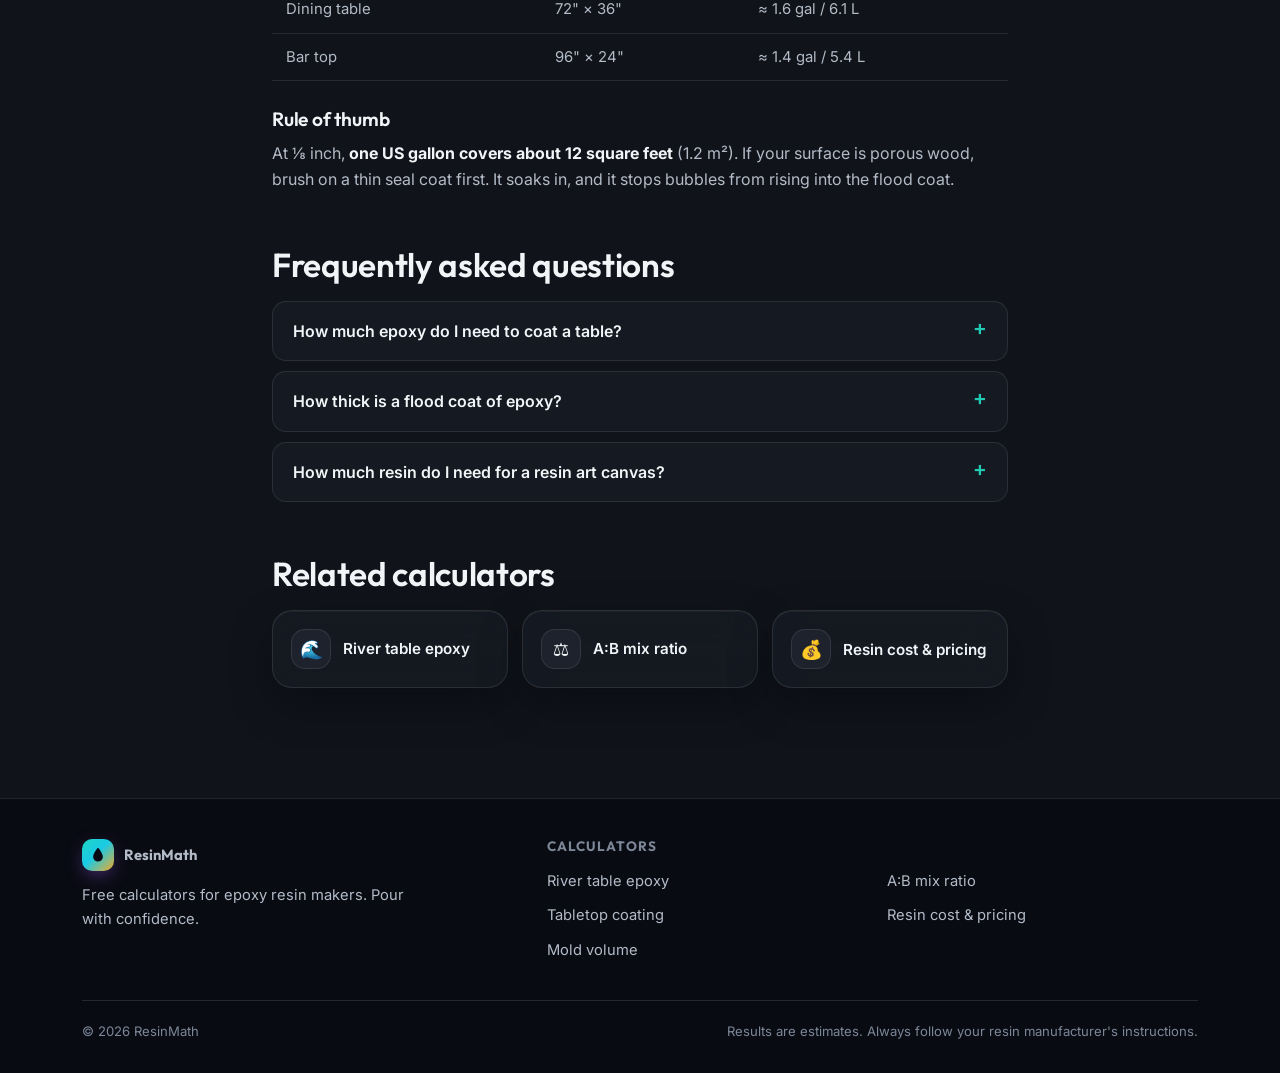
==== commit 35b42ca4: "add web app manifest for installable pwa support" ====
--- a/resin-coating-calculator/index.html
+++ b/resin-coating-calculator/index.html
@@ -8,6 +8,7 @@
   <link rel="canonical" href="https://resinmath.pages.dev/resin-coating-calculator/">
   <meta name="theme-color" content="#070a14">
   <link rel="icon" href="/favicon.svg" type="image/svg+xml">
+  <link rel="manifest" href="/manifest.json">
   <meta property="og:type" content="website">
   <meta property="og:site_name" content="ResinMath">
   <meta property="og:title" content="Epoxy Coating Calculator — Tabletop & Resin Art">
